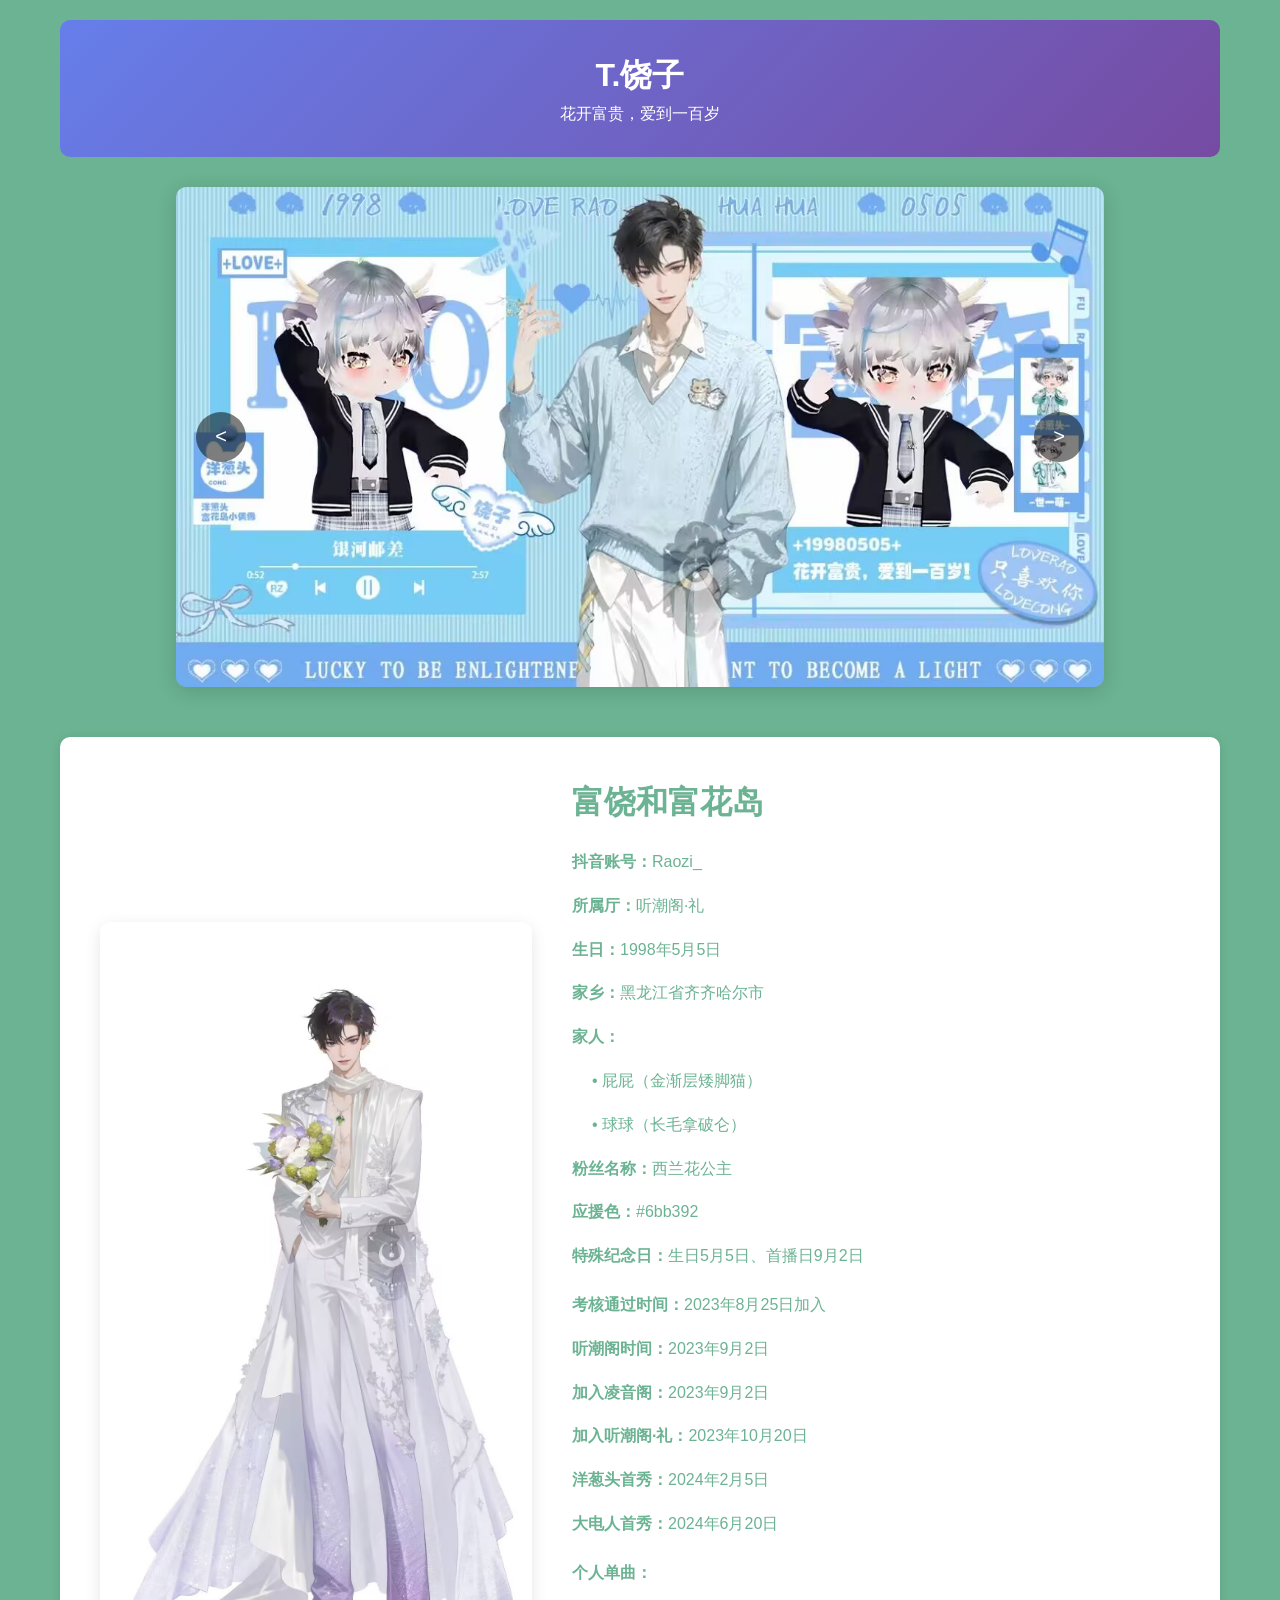
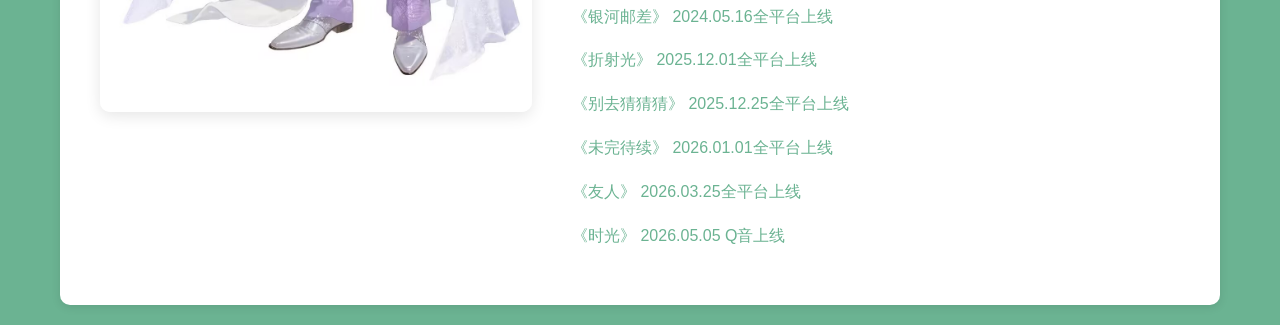
==== index.html @ 1d480e0c "Add files via upload" ====
<!DOCTYPE html>
<html lang="zh-CN">
<head>
  <meta charset="UTF-8">
  <meta name="viewport" content="width=device-width, initial-scale=1.0">
  <title>T.饶子</title>
  <style>
    * {
      margin: 0;
      padding: 0;
      box-sizing: border-box;
      font-family: "Microsoft YaHei", sans-serif;
    }

    body {
      background-color: #6bb392;
      color: #333;
      line-height: 1.6;
    }

    .container {
      max-width: 1200px;
      margin: 0 auto;
      padding: 20px;
    }

    header {
      text-align: center;
      padding: 30px 0;
      background: linear-gradient(135deg, #667eea 0%, #764ba2 100%);
      border-radius: 10px;
      margin-bottom: 30px;
      color: white;
    }

    /* 轮播图样式 */
    .carousel {
      position: relative;
      width: 80%;
      max-width: 1000px;
      height: 500px;
      overflow: hidden;
      border-radius: 10px;
      margin: 0 auto 50px auto;
      box-shadow: 0 4px 20px rgba(0,0,0,0.15);
    }

    .carousel-inner {
      display: flex;
      width: 500%;
      height: 100%;
      transition: transform 0.5s ease;
    }

    .carousel-item {
      width: 100%;
      height: 100%;
    }

    .carousel-item img {
      width: 100%;
      height: 100%;
      object-fit: cover;
    }

    .carousel-btn {
      position: absolute;
      top: 50%;
      transform: translateY(-50%);
      width: 50px;
      height: 50px;
      background: rgba(0,0,0,0.5);
      color: white;
      border: none;
      border-radius: 50%;
      font-size: 20px;
      cursor: pointer;
      z-index: 10;
    }

    .prev-btn {
      left: 20px;
    }

    .next-btn {
      right: 20px;
    }

    /* 下半部分：介绍区域 */
    .intro-section {
      display: flex;
      gap: 40px;
      background-color: white;
      padding: 40px;
      border-radius: 10px;
      box-shadow: 0 2px 10px rgba(0,0,0,0.1);
      align-items: center;
    }

    .intro-image {
      flex: 0 0 40%;
      max-width: 500px;
    }

    .intro-image img {
      width: 100%;
      height: auto;
      border-radius: 10px;
      box-shadow: 0 4px 15px rgba(0,0,0,0.1);
    }

    .intro-content {
      flex: 1;
    }

    .intro-content h2 {
      color: #6bb392;
      margin-bottom: 20px;
      font-size: 32px;
      font-family: "YouYuan", "幼圆", "STYuanti", "Microsoft YaHei", sans-serif;
    }

    .intro-content p {
      line-height: 1.8;
      color: #6bb392;
      margin-bottom: 15px;
      font-size: 16px;
      text-align: justify;
      font-family: "YouYuan", "幼圆", "STYuanti", "Microsoft YaHei", sans-serif;
    }

    .intro-content strong {
      font-family: "YouYuan", "幼圆", "STYuanti", "Microsoft YaHei", sans-serif;
    }

    @media (max-width: 768px) {
      .carousel {
        width: 95%;
        height: 300px;
      }

      .intro-section {
        flex-direction: column;
        padding: 20px;
      }

      .intro-image {
        flex: 0 0 100%;
        max-width: 100%;
      }
    }
  </style>
</head>
<body>
<div class="container">
  <header>
    <h1>T.饶子 </h1>
    <p>花开富贵，爱到一百岁</p>
  </header>

  <!-- 上半部分：轮播图展示五张饶子图片 -->
  <section class="carousel">
    <div class="carousel-inner">
      <div class="carousel-item">
        <img src="images/raozi1.jpg" alt="饶子图片1">
      </div>
      <div class="carousel-item">
        <img src="images/raozi2.jpg" alt="饶子图片2">
      </div>
      <div class="carousel-item">
        <img src="images/raozi3.jpg" alt="饶子图片3">
      </div>
      <div class="carousel-item">
        <img src="images/raozi4.jpg" alt="饶子图片4">
      </div>
      <div class="carousel-item">
        <img src="images/raozi5.jpg" alt="饶子图片5">
      </div>
    </div>
    <button class="carousel-btn prev-btn">&lt;</button>
    <button class="carousel-btn next-btn">&gt;</button>
  </section>

  <!-- 下半部分：左边图片，右边文字介绍 -->
  <section class="intro-section">
    <div class="intro-image">
      <img src="images/raozi-intro.jpg" alt="饶子特写">
    </div>
    <div class="intro-content">
      <h2>富饶和富花岛</h2>
      <p><strong>抖音账号：</strong>Raozi_</p>
      <p><strong>所属厅：</strong>听潮阁·礼</p>
      <p><strong>生日：</strong>1998年5月5日</p>
      <p><strong>家乡：</strong>黑龙江省齐齐哈尔市</p>
      <p><strong>家人：</strong></p>
      <p style="padding-left: 20px;">• 屁屁（金渐层矮脚猫）</p>
      <p style="padding-left: 20px;">• 球球（长毛拿破仑）</p>
      <p><strong>粉丝名称：</strong>西兰花公主</p>
      <p><strong>应援色：</strong>#6bb392</p>
      <p><strong>特殊纪念日：</strong>生日5月5日、首播日9月2日</p>
      
      <p style="margin-top: 20px;"><strong>考核通过时间：</strong>2023年8月25日加入</p>
      <p><strong>听潮阁时间：</strong>2023年9月2日</p>
      <p><strong>加入凌音阁：</strong>2023年9月2日</p>
      <p><strong>加入听潮阁·礼：</strong>2023年10月20日</p>
      <p><strong>洋葱头首秀：</strong>2024年2月5日</p>
      <p><strong>大电人首秀：</strong>2024年6月20日</p>
      
      <p style="margin-top: 20px;"><strong>个人单曲：</strong></p>
      <p>《银河邮差》 2024.05.16全平台上线</p>
      <p>《折射光》 2025.12.01全平台上线</p>
      <p>《别去猜猜猜》 2025.12.25全平台上线</p>
      <p>《未完待续》 2026.01.01全平台上线</p>
      <p>《友人》 2026.03.25全平台上线</p>
      <p>《时光》 2026.05.05 Q音上线</p>
    </div>
  </section>
</div>

<script>
  // 1. 轮播图功能实现
  const carouselInner = document.querySelector('.carousel-inner');
  const prevBtn = document.querySelector('.prev-btn');
  const nextBtn = document.querySelector('.next-btn');
  let currentIndex = 0;
  const itemCount = document.querySelectorAll('.carousel-item').length;

  // 切换轮播图
  function changeCarousel(index) {
    currentIndex = index;
    carouselInner.style.transform = `translateX(-${currentIndex * (100 / itemCount)}%)`;
  }

  // 上一张
  prevBtn.addEventListener('click', () => {
    currentIndex = (currentIndex - 1 + itemCount) % itemCount;
    changeCarousel(currentIndex);
  });

  // 下一张
  nextBtn.addEventListener('click', () => {
    currentIndex = (currentIndex + 1) % itemCount;
    changeCarousel(currentIndex);
  });

  // 自动轮播（3秒切换一次）
  setInterval(() => {
    currentIndex = (currentIndex + 1) % itemCount;
    changeCarousel(currentIndex);
  }, 3000);
</script>
</body>
</html>
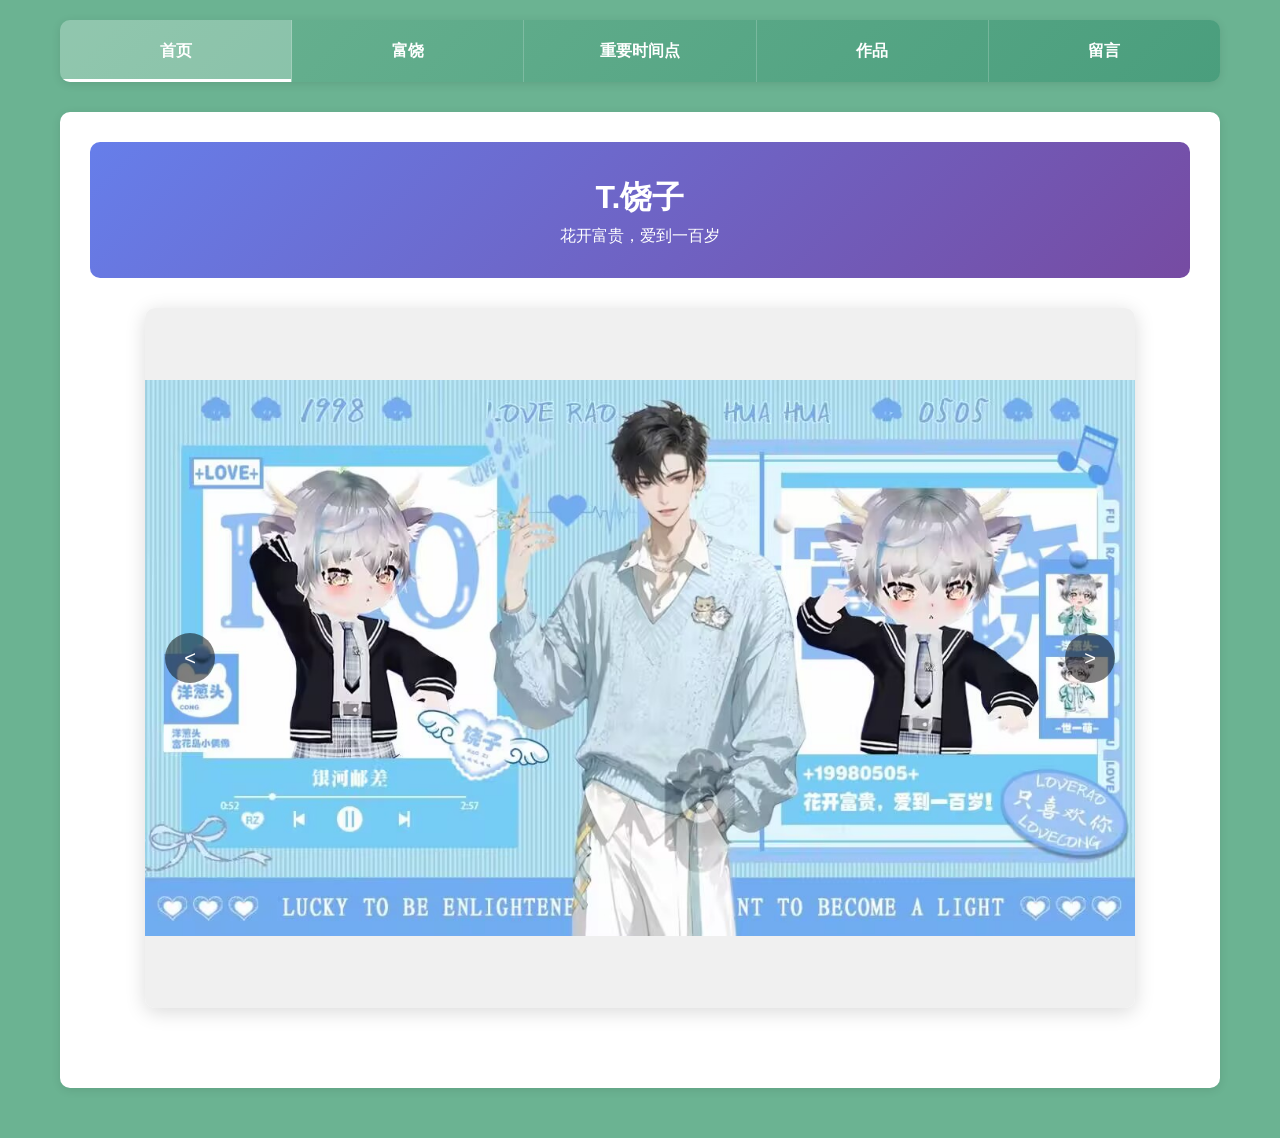
==== commit f9e26392: "Add files via upload" ====
--- a/index.html
+++ b/index.html
@@ -3,6 +3,9 @@
 <head>
   <meta charset="UTF-8">
   <meta name="viewport" content="width=device-width, initial-scale=1.0">
+  <meta http-equiv="Cache-Control" content="no-cache, no-store, must-revalidate">
+  <meta http-equiv="Pragma" content="no-cache">
+  <meta http-equiv="Expires" content="0">
   <title>T.饶子</title>
   <style>
     * {
@@ -24,6 +27,8 @@
       padding: 20px;
     }
 
+
+
     header {
       text-align: center;
       padding: 30px 0;
@@ -36,9 +41,9 @@
     /* 轮播图样式 */
     .carousel {
       position: relative;
-      width: 80%;
-      max-width: 1000px;
-      height: 500px;
+      width: 90%;
+      max-width: 1200px;
+      height: 700px;
       overflow: hidden;
       border-radius: 10px;
       margin: 0 auto 50px auto;
@@ -60,7 +65,8 @@
     .carousel-item img {
       width: 100%;
       height: 100%;
-      object-fit: cover;
+      object-fit: contain;
+      background-color: #f0f0f0;
     }
 
     .carousel-btn {
@@ -86,20 +92,72 @@
       right: 20px;
     }
 
-    /* 下半部分：介绍区域 */
-    .intro-section {
+    /* 导航栏样式 */
+    .navbar {
+      background: linear-gradient(135deg, #6bb392 0%, #4a9e7d 100%);
+      border-radius: 10px;
+      margin-bottom: 30px;
+      box-shadow: 0 2px 10px rgba(0,0,0,0.1);
+      overflow: hidden;
       display: flex;
-      gap: 40px;
+    }
+
+    .nav-item {
+      flex: 1;
+      cursor: pointer;
+      padding: 18px 30px;
+      color: white;
+      font-size: 16px;
+      font-weight: bold;
+      text-align: center;
+      transition: all 0.3s ease;
+      border-right: 1px solid rgba(255,255,255,0.2);
+    }
+
+    .nav-item:last-child {
+      border-right: none;
+    }
+
+    .nav-item:hover {
+      background: rgba(255,255,255,0.15);
+    }
+
+    .nav-item.active {
+      background: rgba(255,255,255,0.25);
+      box-shadow: inset 0 -3px 0 white;
+    }
+
+    /* 内容区域样式 */
+    .tab-content {
+      display: none;
       background-color: white;
-      padding: 40px;
       border-radius: 10px;
+      margin-bottom: 30px;
       box-shadow: 0 2px 10px rgba(0,0,0,0.1);
-      align-items: center;
+      padding: 30px;
+      animation: fadeIn 0.3s ease;
+    }
+
+    .tab-content.active {
+      display: block;
+    }
+
+    @keyframes fadeIn {
+      from {
+        opacity: 0;
+        transform: translateY(-10px);
+      }
+      to {
+        opacity: 1;
+        transform: translateY(0);
+      }
     }
 
     .intro-image {
-      flex: 0 0 40%;
+      width: 100%;
       max-width: 500px;
+      margin: 0 auto 20px auto;
+      display: block;
     }
 
     .intro-image img {
@@ -107,17 +165,6 @@
       height: auto;
       border-radius: 10px;
       box-shadow: 0 4px 15px rgba(0,0,0,0.1);
-    }
-
-    .intro-content {
-      flex: 1;
-    }
-
-    .intro-content h2 {
-      color: #6bb392;
-      margin-bottom: 20px;
-      font-size: 32px;
-      font-family: "YouYuan", "幼圆", "STYuanti", "Microsoft YaHei", sans-serif;
     }
 
     .intro-content p {
@@ -133,61 +180,303 @@
       font-family: "YouYuan", "幼圆", "STYuanti", "Microsoft YaHei", sans-serif;
     }
 
+    /* 时间点布局样式 */
+    .timeline-layout {
+      display: flex;
+      gap: 30px;
+      align-items: flex-start;
+    }
+
+    .timeline-left {
+      flex: 1;
+    }
+
+    .timeline-item {
+      margin-bottom: 15px;
+      padding: 12px 15px;
+      background-color: #f8f9fa;
+      border-radius: 8px;
+      border-left: 4px solid #6bb392;
+      font-family: "YouYuan", "幼圆", "STYuanti", "Microsoft YaHei", sans-serif;
+    }
+
+    .timeline-item p {
+      margin-bottom: 0;
+      font-size: 17px;
+      color: #6bb392;
+      line-height: 1.8;
+    }
+
+    .timeline-item strong {
+      font-family: "YouYuan", "幼圆", "STYuanti", "Microsoft YaHei", sans-serif;
+      color: #4a9e7d;
+    }
+
+    .timeline-right {
+      width: 280px;
+      flex-shrink: 0;
+      display: flex;
+      flex-direction: column;
+      gap: 25px;
+    }
+
+    .timeline-photo {
+      text-align: center;
+    }
+
+    .timeline-photo img {
+      width: 100%;
+      max-width: 260px;
+      height: auto;
+      border-radius: 10px;
+      box-shadow: 0 4px 15px rgba(0,0,0,0.12);
+    }
+
+    .timeline-photo-label {
+      margin-top: 8px;
+      font-size: 14px;
+      color: #6bb392;
+      font-family: "YouYuan", "幼圆", "STYuanti", "Microsoft YaHei", sans-serif;
+    }
+
+    @media (max-width: 768px) {
+      .timeline-layout {
+        flex-direction: column;
+      }
+      
+      .timeline-right {
+        width: 100%;
+        flex-direction: row;
+        flex-wrap: wrap;
+        justify-content: center;
+      }
+      
+      .timeline-photo {
+        width: 45%;
+      }
+    }
+
+    /* 留言栏样式 */
+    .message-form {
+      max-width: 600px;
+      margin: 0 auto;
+    }
+
+    .form-group {
+      margin-bottom: 20px;
+    }
+
+    .form-group label {
+      display: block;
+      margin-bottom: 8px;
+      color: #6bb392;
+      font-weight: bold;
+      font-size: 16px;
+    }
+
+    .form-group input,
+    .form-group textarea {
+      width: 100%;
+      padding: 12px;
+      border: 2px solid #6bb392;
+      border-radius: 8px;
+      font-size: 14px;
+      font-family: "Microsoft YaHei", sans-serif;
+      transition: border-color 0.3s ease;
+    }
+
+    .form-group input:focus,
+    .form-group textarea:focus {
+      outline: none;
+      border-color: #4a9e7d;
+      box-shadow: 0 0 8px rgba(107, 179, 146, 0.3);
+    }
+
+    .form-group textarea {
+      min-height: 120px;
+      resize: vertical;
+    }
+
+    .submit-btn {
+      background: linear-gradient(135deg, #6bb392 0%, #4a9e7d 100%);
+      color: white;
+      border: none;
+      padding: 12px 40px;
+      font-size: 16px;
+      border-radius: 8px;
+      cursor: pointer;
+      transition: all 0.3s ease;
+      font-weight: bold;
+    }
+
+    .submit-btn:hover {
+      background: linear-gradient(135deg, #5aa382 0%, #3d8b6e 100%);
+      transform: translateY(-2px);
+      box-shadow: 0 4px 12px rgba(107, 179, 146, 0.4);
+    }
+
+    .message-list {
+      margin-top: 40px;
+      border-top: 2px solid #6bb392;
+      padding-top: 30px;
+    }
+
+    .message-list h3 {
+      color: #6bb392;
+      margin-bottom: 20px;
+      font-size: 20px;
+    }
+
+    .message-item {
+      background-color: #f8f9fa;
+      padding: 15px;
+      border-radius: 8px;
+      margin-bottom: 15px;
+      border-left: 4px solid #6bb392;
+    }
+
+    .message-header {
+      display: flex;
+      justify-content: space-between;
+      align-items: center;
+      margin-bottom: 10px;
+    }
+
+    .message-name {
+      font-weight: bold;
+      color: #6bb392;
+      font-size: 16px;
+    }
+
+    .message-time {
+      color: #999;
+      font-size: 12px;
+    }
+
+    .message-content {
+      color: #333;
+      line-height: 1.6;
+    }
+
+    .song-item {
+      margin-bottom: 20px;
+      padding: 15px;
+      background-color: #f8f9fa;
+      border-radius: 8px;
+      border-left: 4px solid #6bb392;
+    }
+
+    .song-title {
+      font-size: 18px;
+      color: #6bb392;
+      margin-bottom: 10px;
+      font-weight: bold;
+    }
+
+    .song-links {
+      display: flex;
+      gap: 10px;
+      flex-wrap: wrap;
+    }
+
+    .song-link {
+      display: inline-block;
+      padding: 8px 16px;
+      background: linear-gradient(135deg, #6bb392 0%, #4a9e7d 100%);
+      color: white;
+      text-decoration: none;
+      border-radius: 5px;
+      font-size: 14px;
+      transition: all 0.3s ease;
+    }
+
+    .song-link:hover {
+      background: linear-gradient(135deg, #5aa382 0%, #3d8b6e 100%);
+      transform: translateY(-2px);
+      box-shadow: 0 4px 8px rgba(0,0,0,0.2);
+    }
+
+    .music-player {
+      margin-top: 15px;
+      border-radius: 8px;
+      overflow: hidden;
+    }
+
+    .music-player iframe {
+      width: 100%;
+      border: none;
+    }
+
     @media (max-width: 768px) {
       .carousel {
         width: 95%;
         height: 300px;
       }
 
-      .intro-section {
-        flex-direction: column;
-        padding: 20px;
-      }
-
-      .intro-image {
-        flex: 0 0 100%;
-        max-width: 100%;
+      .dropdown-content.show {
+        max-height: 1500px;
       }
     }
   </style>
 </head>
 <body>
 <div class="container">
-  <header>
-    <h1>T.饶子 </h1>
-    <p>花开富贵，爱到一百岁</p>
-  </header>
-
-  <!-- 上半部分：轮播图展示五张饶子图片 -->
-  <section class="carousel">
-    <div class="carousel-inner">
-      <div class="carousel-item">
-        <img src="images/raozi1.jpg" alt="饶子图片1">
-      </div>
-      <div class="carousel-item">
-        <img src="images/raozi2.jpg" alt="饶子图片2">
-      </div>
-      <div class="carousel-item">
-        <img src="images/raozi3.jpg" alt="饶子图片3">
-      </div>
-      <div class="carousel-item">
-        <img src="images/raozi4.jpg" alt="饶子图片4">
-      </div>
-      <div class="carousel-item">
-        <img src="images/raozi5.jpg" alt="饶子图片5">
-      </div>
-    </div>
-    <button class="carousel-btn prev-btn">&lt;</button>
-    <button class="carousel-btn next-btn">&gt;</button>
-  </section>
-
-  <!-- 下半部分：左边图片，右边文字介绍 -->
-  <section class="intro-section">
+  <!-- 导航栏：富饶和富花岛介绍 -->
+  <nav class="navbar">
+    <div class="nav-item active" onclick="showTab('home', this)">
+      首页
+    </div>
+    <div class="nav-item" onclick="showTab('fuRao', this)">
+      富饶
+    </div>
+    <div class="nav-item" onclick="showTab('timePoints', this)">
+      重要时间点
+    </div>
+    <div class="nav-item" onclick="showTab('works', this)">
+      作品
+    </div>
+    <div class="nav-item" onclick="showTab('messages', this)">
+      留言
+    </div>
+  </nav>
+
+  <!-- 首页内容 -->
+  <div id="home" class="tab-content active">
+    <header>
+      <h1>T.饶子 </h1>
+      <p>花开富贵，爱到一百岁</p>
+    </header>
+
+    <!-- 轮播图展示五张饶子图片 -->
+    <section class="carousel">
+      <div class="carousel-inner">
+        <div class="carousel-item">
+          <img src="images/raozi1.jpg" alt="饶子图片1">
+        </div>
+        <div class="carousel-item">
+          <img src="images/raozi2.jpg" alt="饶子图片2">
+        </div>
+        <div class="carousel-item">
+          <img src="images/raozi3.jpg" alt="饶子图片3">
+        </div>
+        <div class="carousel-item">
+          <img src="images/raozi4.jpg" alt="饶子图片4">
+        </div>
+        <div class="carousel-item">
+          <img src="images/raozi5.jpg" alt="饶子图片5">
+        </div>
+      </div>
+      <button class="carousel-btn prev-btn">&lt;</button>
+      <button class="carousel-btn next-btn">&gt;</button>
+    </section>
+  </div>
+
+  <!-- 富饶内容 -->
+  <div id="fuRao" class="tab-content">
     <div class="intro-image">
       <img src="images/raozi-intro.jpg" alt="饶子特写">
     </div>
     <div class="intro-content">
-      <h2>富饶和富花岛</h2>
       <p><strong>抖音账号：</strong>Raozi_</p>
       <p><strong>所属厅：</strong>听潮阁·礼</p>
       <p><strong>生日：</strong>1998年5月5日</p>
@@ -198,26 +487,275 @@
       <p><strong>粉丝名称：</strong>西兰花公主</p>
       <p><strong>应援色：</strong>#6bb392</p>
       <p><strong>特殊纪念日：</strong>生日5月5日、首播日9月2日</p>
+    </div>
+  </div>
+
+  <!-- 重要时间点内容 -->
+  <div id="timePoints" class="tab-content">
+    <div class="intro-content">
+      <div style="display: flex; gap: 30px; align-items: flex-start;">
+
+        <!-- 左边：时间线 -->
+        <div style="flex: 1; display: flex; flex-direction: column; gap: 40px;">
+          <div class="timeline-item"><p><strong>考核通过时间：</strong>2023年8月25日加入</p></div>
+          <div class="timeline-item"><p><strong>听潮阁时间：</strong>2023年9月2日</p></div>
+          <div class="timeline-item"><p><strong>加入凌音阁：</strong>2023年9月2日</p></div>
+          <div class="timeline-item"><p><strong>加入听潮阁·礼：</strong>2023年10月20日</p></div>
+          <div class="timeline-item"><p><strong>一万粉：</strong>2023年12月7日</p></div>
+          <div class="timeline-item"><p><strong>屁屁到来：</strong>2024年1月</p></div>
+          <div class="timeline-item"><p><strong>五万粉：</strong>2024年1月30日</p></div>
+
+          <!-- 洋葱头 对齐行 -->
+          <div class="timeline-item"><p><strong>洋葱头首秀：</strong>2024年2月5日</p></div>
+
+          <div class="timeline-item"><p><strong>十万粉：</strong>2024年3月9日</p></div>
+          <div class="timeline-item"><p><strong>二十万粉：</strong>2024年6月4日</p></div>
+
+          <!-- 大电人 对齐行 -->
+          <div class="timeline-item"><p><strong>大电人首秀：</strong>2024年6月20日</p></div>
+
+          <div class="timeline-item"><p><strong>担任有礼貌乐队团长：</strong>2024年7月12日</p></div>
+          <div class="timeline-item"><p><strong>三十万粉：</strong>2024年12月24日</p></div>
+          <div class="timeline-item"><p><strong>四十万粉：</strong>2025年6月13日</p></div>
+          <div class="timeline-item"><p><strong>粉丝团10万：</strong>2025年6月28日</p></div>
+          <div class="timeline-item"><p><strong>球球到来：</strong>2025年7月9日</p></div>
+          <div class="timeline-item"><p><strong>五十万粉：</strong>2025年12月14日</p></div>
+
+          <!-- 香港演出 对齐行 -->
+          <div class="timeline-item"><p><strong>获得香港演出席位：</strong>2026年4月29日</p></div>
+
+          <div class="timeline-item"><p><strong>六十万粉：</strong>2026年5月3日</p></div>
+        </div>
+
+        <!-- 右边：图片（和左边一一对应对齐）-->
+        <div style="width: 280px; flex-shrink: 0; display: flex; flex-direction: column; gap: 40px;">
+
+          <!-- 前7个空位置（和左边文字对应）-->
+          <div style="height: 22px;"></div>
+          <div style="height: 22px;"></div>
+          <div style="height: 22px;"></div>
+          <div style="height: 22px;"></div>
+          <div style="height: 22px;"></div>
+
+          <!-- 洋葱头首秀 -->
+          <div style="text-align: center;">
+            <img src="images/洋葱头.jpg" alt="洋葱头首秀" style="width:100%;max-width:260px;height:auto;border-radius:10px;box-shadow:0 4px 15px rgba(0,0,0,0.12);">
+            <div style="margin-top:8px;font-size:14px;color:#6bb392;font-family:YouYuan,幼圆,sans-serif;">洋葱头首秀</div>
+          </div>
+
+          <!-- 空位置 -->
+          <div style="height: 22px;"></div>
+          <div style="height: 22px;"></div>
+
+          <!-- 大电人首秀 -->
+          <div style="text-align: center;">
+            <img src="images/大电人.jpg" alt="大电人首秀" style="width:100%;max-width:260px;height:auto;border-radius:10px;box-shadow:0 4px 15px rgba(0,0,0,0.12);">
+            <div style="margin-top:8px;font-size:14px;color:#6bb392;font-family:YouYuan,幼圆,sans-serif;">大电人首秀</div>
+          </div>
+
+          <!-- 空位置 -->
+          <div style="height: 22px;"></div>
+
+          <!-- 香港演出席位 -->
+          <div style="text-align: center;">
+            <img src="images/演出席位.jpg" alt="获得香港演出席位" style="width:100%;max-width:260px;height:auto;border-radius:10px;box-shadow:0 4px 15px rgba(0,0,0,0.12);">
+            <div style="margin-top:8px;font-size:14px;color:#6bb392;font-family:YouYuan,幼圆,sans-serif;">获得香港演出席位</div>
+          </div>
+
+          <!-- 最后一个空 -->
+          <div style="height: 22px;"></div>
+        </div>
+      </div>
+    </div>
+  </div>
+
+  <!-- 作品内容 -->
+  <div id="works" class="tab-content">
+    <div class="intro-content">
+      <p style="font-size: 20px; margin-bottom: 20px;"><strong>个人单曲：</strong></p>
       
-      <p style="margin-top: 20px;"><strong>考核通过时间：</strong>2023年8月25日加入</p>
-      <p><strong>听潮阁时间：</strong>2023年9月2日</p>
-      <p><strong>加入凌音阁：</strong>2023年9月2日</p>
-      <p><strong>加入听潮阁·礼：</strong>2023年10月20日</p>
-      <p><strong>洋葱头首秀：</strong>2024年2月5日</p>
-      <p><strong>大电人首秀：</strong>2024年6月20日</p>
+      <div class="song-item">
+        <div class="song-title">《银河邮差》 2024.05.16全平台上线</div>
+        <div class="song-links">
+          <a href="https://music.163.com/#/song?id=2156185158" target="_blank" class="song-link">网易云音乐</a>
+          <a href="https://c6.y.qq.com/base/fcgi-bin/u?__=ltZjMZbrMoUL" target="_blank" class="song-link">QQ音乐</a>
+        </div>
+        <!-- 网易云音乐嵌入播放器 -->
+        <div class="music-player">
+          <iframe frameborder="no" border="0" marginwidth="0" marginheight="0" width=330 height=86 src="//music.163.com/outchain/player?type=2&id=2156185158&auto=0&height=66"></iframe>
+        </div>
+      </div>
+
+      <div class="song-item">
+        <div class="song-title">《折射光》 2025.12.01全平台上线</div>
+        <div class="song-links">
+          <a href="https://music.163.com/#/song?id=3322530317" target="_blank" class="song-link">网易云音乐</a>
+          <a href="https://c6.y.qq.com/base/fcgi-bin/u?__=ltZjMZbrMoUL" target="_blank" class="song-link">QQ音乐</a>
+        </div>
+        <div class="music-player">
+          <iframe frameborder="no" border="0" marginwidth="0" marginheight="0" width=330 height=86 src="https://music.163.com/outchain/player?type=2&id=3322530317&auto=0&height=66"></iframe>
+        </div>
+      </div>
+
+      <div class="song-item">
+        <div class="song-title">《别去猜猜猜》 2025.12.25全平台上线</div>
+        <div class="song-links">
+          <a href="https://music.163.com/#/song?id=3331431399" target="_blank" class="song-link">网易云音乐</a>
+          <a href="https://c6.y.qq.com/base/fcgi-bin/u?__=zIBH3qbrMyfJ" target="_blank" class="song-link">QQ音乐</a>
+        </div>
+        <div class="music-player">
+          <iframe frameborder="no" border="0" marginwidth="0" marginheight="0" width=330 height=86 src="https://music.163.com/outchain/player?type=2&id=3331431399&auto=0&height=66"></iframe>
+        </div>
+      </div>
+
+      <div class="song-item">
+        <div class="song-title">《未完待续》 2026.01.01全平台上线</div>
+        <div class="song-links">
+          <a href="https://music.163.com/#/song?id=3333917185" target="_blank" class="song-link">网易云音乐</a>
+          <a href="https://c6.y.qq.com/base/fcgi-bin/u?__=QVvVakbrMxLe" target="_blank" class="song-link">QQ音乐</a>
+        </div>
+        <div class="music-player">
+          <iframe frameborder="no" border="0" marginwidth="0" marginheight="0" width=330 height=86 src="https://music.163.com/outchain/player?type=2&id=3333917185&auto=0&height=66"></iframe>
+        </div>
+      </div>
+
+      <div class="song-item">
+        <div class="song-title">《友人》 2026.03.25全平台上线</div>
+        <div class="song-links">
+          <a href="https://music.163.com/#/song?id=3362132004" target="_blank" class="song-link">网易云音乐</a>
+          <a href="https://c6.y.qq.com/base/fcgi-bin/u?__=KKBSUfsrMNFb" target="_blank" class="song-link">QQ音乐</a>
+        </div>
+        <div class="music-player">
+          <iframe frameborder="no" border="0" marginwidth="0" marginheight="0" width=330 height=86 src="//music.163.com/outchain/player?type=2&id=3362132004&auto=0&height=66"></iframe>
+        </div>
+      </div>
+
+      <div class="song-item">
+        <div class="song-title">《时光》 2026.05.05 Q音上线</div>
+        <div class="song-links">
+          <a href="https://c6.y.qq.com/base/fcgi-bin/u?__=zOohG3srMj5f" target="_blank" class="song-link">QQ音乐</a>
+        </div>
+        <div class="music-player">
+          <iframe frameborder="no" border="0" marginwidth="0" marginheight="0" width=330 height=86 src="//music.163.com/outchain/player?type=2&id=3375761755&auto=0&height=66"></iframe>
+        </div>
+      </div>
+    </div>
+  </div>
+
+  <!-- 留言内容 -->
+  <div id="messages" class="tab-content">
+    <div class="intro-content">
+      <h2 style="color: #6bb392; margin-bottom: 30px; text-align: center;">留言板</h2>
       
-      <p style="margin-top: 20px;"><strong>个人单曲：</strong></p>
-      <p>《银河邮差》 2024.05.16全平台上线</p>
-      <p>《折射光》 2025.12.01全平台上线</p>
-      <p>《别去猜猜猜》 2025.12.25全平台上线</p>
-      <p>《未完待续》 2026.01.01全平台上线</p>
-      <p>《友人》 2026.03.25全平台上线</p>
-      <p>《时光》 2026.05.05 Q音上线</p>
-    </div>
-  </section>
+      <div class="message-form">
+        <div class="form-group">
+          <label for="userName">姓名：</label>
+          <input type="text" id="userName" placeholder="请输入您的姓名">
+        </div>
+        
+        <div class="form-group">
+          <label for="userMessage">留言：</label>
+          <textarea id="userMessage" placeholder="请输入您的留言内容..."></textarea>
+        </div>
+        
+        <button class="submit-btn" onclick="submitMessage()">提交留言</button>
+      </div>
+
+      <div class="message-list">
+        <h3>留言列表</h3>
+        <div id="messageContainer">
+          <!-- 留言将在这里显示 -->
+        </div>
+      </div>
+    </div>
+  </div>
+
+
 </div>
 
 <script>
+
+  // 标签页切换功能
+  function showTab(tabId, navItem) {
+    // 隐藏所有内容
+    document.querySelectorAll('.tab-content').forEach(content => {
+      content.classList.remove('active');
+    });
+    
+    // 移除所有导航项的激活状态
+    document.querySelectorAll('.nav-item').forEach(item => {
+      item.classList.remove('active');
+    });
+    
+    // 显示选中的内容
+    document.getElementById(tabId).classList.add('active');
+    
+    // 激活选中的导航项
+    navItem.classList.add('active');
+  }
+
+  // 留言功能
+  let messages = JSON.parse(localStorage.getItem('messages') || '[]');
+
+  function submitMessage() {
+    const nameInput = document.getElementById('userName');
+    const messageInput = document.getElementById('userMessage');
+    
+    const name = nameInput.value.trim();
+    const message = messageInput.value.trim();
+    
+    if (!name || !message) {
+      alert('请填写姓名和留言内容！');
+      return;
+    }
+    
+    const newMessage = {
+      name: name,
+      content: message,
+      time: new Date().toLocaleString('zh-CN')
+    };
+    
+    messages.unshift(newMessage);
+    localStorage.setItem('messages', JSON.stringify(messages));
+    
+    // 清空输入框
+    nameInput.value = '';
+    messageInput.value = '';
+    
+    // 刷新留言列表
+    displayMessages();
+    
+    alert('留言提交成功！');
+  }
+
+  function displayMessages() {
+    const container = document.getElementById('messageContainer');
+    
+    if (messages.length === 0) {
+      container.innerHTML = '<p style="text-align: center; color: #999; padding: 20px;">暂无留言，快来留下第一条留言吧！</p>';
+      return;
+    }
+    
+    container.innerHTML = messages.map(msg => `
+      <div class="message-item">
+        <div class="message-header">
+          <span class="message-name">${escapeHtml(msg.name)}</span>
+          <span class="message-time">${msg.time}</span>
+        </div>
+        <div class="message-content">${escapeHtml(msg.content)}</div>
+      </div>
+    `).join('');
+  }
+
+  function escapeHtml(text) {
+    const div = document.createElement('div');
+    div.textContent = text;
+    return div.innerHTML;
+  }
+
+  // 页面加载时显示留言
+  window.addEventListener('DOMContentLoaded', displayMessages);
+
   // 1. 轮播图功能实现
   const carouselInner = document.querySelector('.carousel-inner');
   const prevBtn = document.querySelector('.prev-btn');
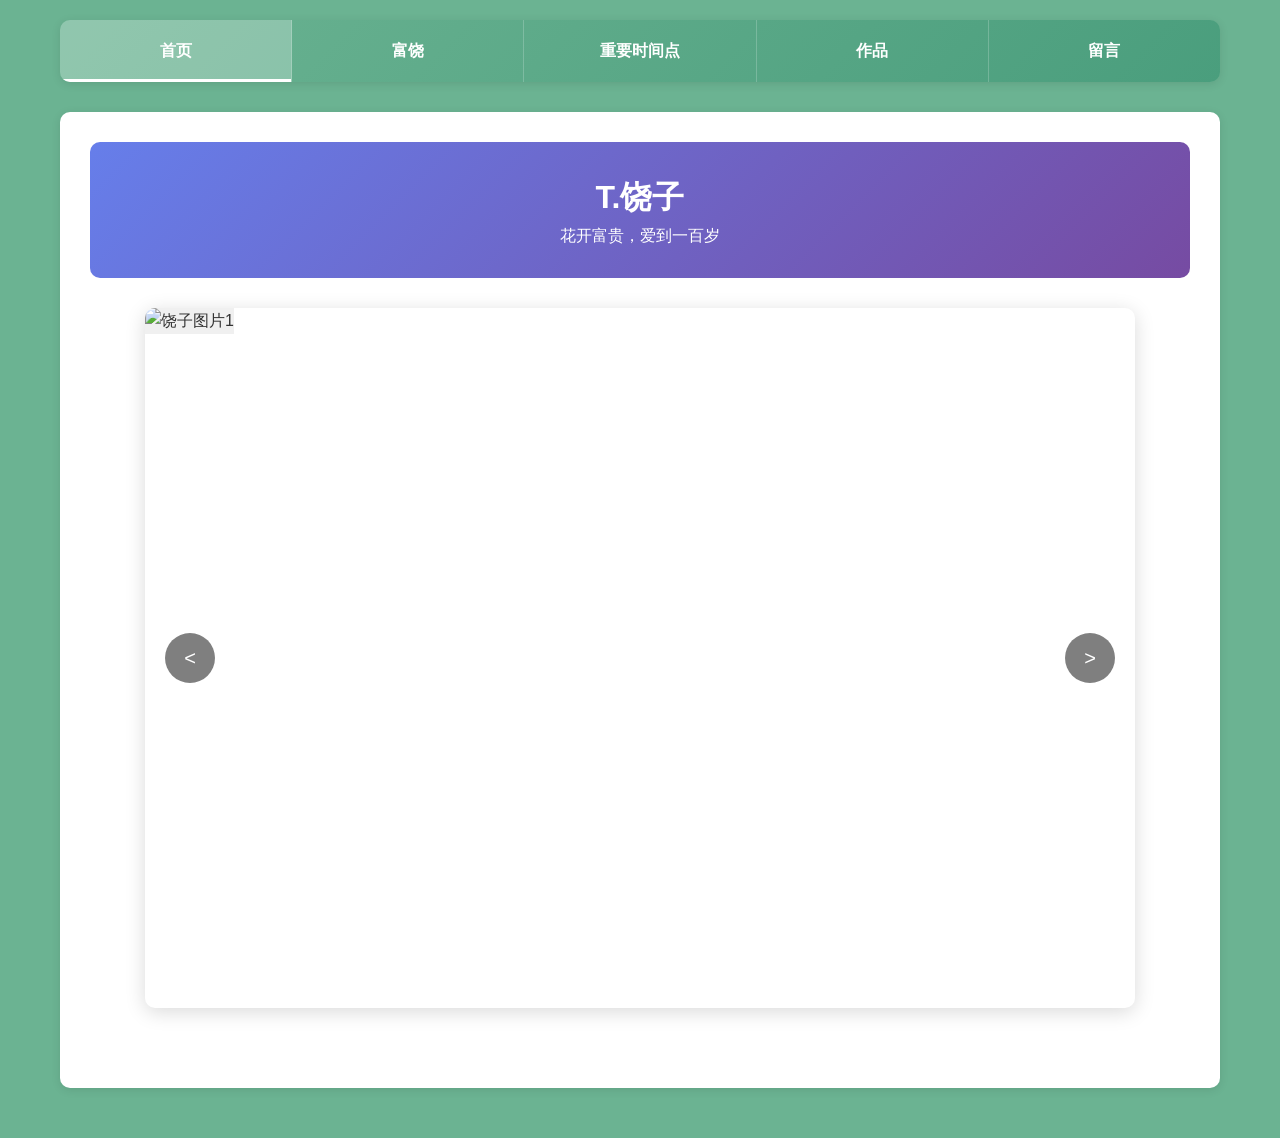
==== commit 27601f46: "Add files via upload" ====
--- a/index.html
+++ b/index.html
@@ -27,8 +27,6 @@
       padding: 20px;
     }
 
-
-
     header {
       text-align: center;
       padding: 30px 0;
@@ -243,14 +241,14 @@
       .timeline-layout {
         flex-direction: column;
       }
-      
+
       .timeline-right {
         width: 100%;
         flex-direction: row;
         flex-wrap: wrap;
         justify-content: center;
       }
-      
+
       .timeline-photo {
         width: 45%;
       }
@@ -379,15 +377,21 @@
       flex-wrap: wrap;
     }
 
+    /* 核心修改：调整音乐跳转按钮样式 */
     .song-link {
       display: inline-block;
-      padding: 8px 16px;
+      padding: 8px 12px; /* 减少左右内边距，缩短按钮长度 */
       background: linear-gradient(135deg, #6bb392 0%, #4a9e7d 100%);
       color: white;
       text-decoration: none;
       border-radius: 5px;
       font-size: 14px;
       transition: all 0.3s ease;
+      max-width: 120px; /* 限制最大宽度 */
+      text-align: center; /* 文字居中 */
+      white-space: nowrap; /* 防止文字换行 */
+      overflow: hidden; /* 防止内容溢出 */
+      text-overflow: ellipsis; /* 超长时显示省略号（可选） */
     }
 
     .song-link:hover {
@@ -539,7 +543,7 @@
 
           <!-- 洋葱头首秀 -->
           <div style="text-align: center;">
-            <img src="images/洋葱头.jpg" alt="洋葱头首秀" style="width:100%;max-width:260px;height:auto;border-radius:10px;box-shadow:0 4px 15px rgba(0,0,0,0.12);">
+            <img src="images/yct.jpg" alt="洋葱头首秀" style="width:100%;max-width:260px;height:auto;border-radius:10px;box-shadow:0 4px 15px rgba(0,0,0,0.12);">
             <div style="margin-top:8px;font-size:14px;color:#6bb392;font-family:YouYuan,幼圆,sans-serif;">洋葱头首秀</div>
           </div>
 
@@ -549,7 +553,7 @@
 
           <!-- 大电人首秀 -->
           <div style="text-align: center;">
-            <img src="images/大电人.jpg" alt="大电人首秀" style="width:100%;max-width:260px;height:auto;border-radius:10px;box-shadow:0 4px 15px rgba(0,0,0,0.12);">
+            <img src="images/ddr.jpg" alt="大电人首秀" style="width:100%;max-width:260px;height:auto;border-radius:10px;box-shadow:0 4px 15px rgba(0,0,0,0.12);">
             <div style="margin-top:8px;font-size:14px;color:#6bb392;font-family:YouYuan,幼圆,sans-serif;">大电人首秀</div>
           </div>
 
@@ -558,7 +562,7 @@
 
           <!-- 香港演出席位 -->
           <div style="text-align: center;">
-            <img src="images/演出席位.jpg" alt="获得香港演出席位" style="width:100%;max-width:260px;height:auto;border-radius:10px;box-shadow:0 4px 15px rgba(0,0,0,0.12);">
+            <img src="images/ycxw.jpg" alt="获得香港演出席位" style="width:100%;max-width:260px;height:auto;border-radius:10px;box-shadow:0 4px 15px rgba(0,0,0,0.12);">
             <div style="margin-top:8px;font-size:14px;color:#6bb392;font-family:YouYuan,幼圆,sans-serif;">获得香港演出席位</div>
           </div>
 
@@ -573,7 +577,7 @@
   <div id="works" class="tab-content">
     <div class="intro-content">
       <p style="font-size: 20px; margin-bottom: 20px;"><strong>个人单曲：</strong></p>
-      
+
       <div class="song-item">
         <div class="song-title">《银河邮差》 2024.05.16全平台上线</div>
         <div class="song-links">
@@ -646,18 +650,18 @@
   <div id="messages" class="tab-content">
     <div class="intro-content">
       <h2 style="color: #6bb392; margin-bottom: 30px; text-align: center;">留言板</h2>
-      
+
       <div class="message-form">
         <div class="form-group">
           <label for="userName">姓名：</label>
           <input type="text" id="userName" placeholder="请输入您的姓名">
         </div>
-        
+
         <div class="form-group">
           <label for="userMessage">留言：</label>
           <textarea id="userMessage" placeholder="请输入您的留言内容..."></textarea>
         </div>
-        
+
         <button class="submit-btn" onclick="submitMessage()">提交留言</button>
       </div>
 
@@ -669,123 +673,119 @@
       </div>
     </div>
   </div>
-
-
 </div>
 
 <script>
-
   // 标签页切换功能
+  // ========== 标签页切换、轮播代码 原样保留不动 ==========
   function showTab(tabId, navItem) {
-    // 隐藏所有内容
     document.querySelectorAll('.tab-content').forEach(content => {
       content.classList.remove('active');
     });
-    
-    // 移除所有导航项的激活状态
     document.querySelectorAll('.nav-item').forEach(item => {
       item.classList.remove('active');
     });
-    
-    // 显示选中的内容
     document.getElementById(tabId).classList.add('active');
-    
-    // 激活选中的导航项
     navItem.classList.add('active');
   }
 
-  // 留言功能
-  let messages = JSON.parse(localStorage.getItem('messages') || '[]');
-
-  function submitMessage() {
+  // 轮播图
+  const carouselInner = document.querySelector('.carousel-inner');
+  const prevBtn = document.querySelector('.prev-btn');
+  const nextBtn = document.querySelector('.next-btn');
+  let currentIndex = 0;
+  const itemCount = document.querySelectorAll('.carousel-item').length;
+
+  function changeCarousel(index) {
+    currentIndex = index;
+    carouselInner.style.transform = `translateX(-${currentIndex * (100 / itemCount)}%)`;
+  }
+  prevBtn.addEventListener('click', () => {
+    currentIndex = (currentIndex - 1 + itemCount) % itemCount;
+    changeCarousel(currentIndex);
+  });
+  nextBtn.addEventListener('click', () => {
+    currentIndex = (currentIndex + 1) % itemCount;
+    changeCarousel(currentIndex);
+  });
+  setInterval(() => {
+    currentIndex = (currentIndex + 1) % itemCount;
+    changeCarousel(currentIndex);
+  }, 3000);
+
+  // ========== 全新后端对接留言功能 ==========
+  // 提交留言
+  async function submitMessage() {
     const nameInput = document.getElementById('userName');
     const messageInput = document.getElementById('userMessage');
-    
     const name = nameInput.value.trim();
-    const message = messageInput.value.trim();
-    
-    if (!name || !message) {
+    const content = messageInput.value.trim();
+
+    if (!name || !content) {
       alert('请填写姓名和留言内容！');
       return;
     }
-    
-    const newMessage = {
-      name: name,
-      content: message,
-      time: new Date().toLocaleString('zh-CN')
-    };
-    
-    messages.unshift(newMessage);
-    localStorage.setItem('messages', JSON.stringify(messages));
-    
-    // 清空输入框
-    nameInput.value = '';
-    messageInput.value = '';
-    
-    // 刷新留言列表
-    displayMessages();
-    
-    alert('留言提交成功！');
+
+    try {
+      const formData = new FormData();
+      formData.append("username", name);
+      formData.append("content", content);
+
+      const res = await fetch("/submit_msg", {
+        method: "POST",
+        body: formData
+      });
+      const data = await res.json();
+      alert(data.msg);
+
+      nameInput.value = "";
+      messageInput.value = "";
+      getMessageList();
+    } catch (err) {
+      alert("提交失败，请检查后端服务是否开启");
+    }
   }
 
-  function displayMessages() {
+  // 获取后台所有留言
+  async function getMessageList() {
     const container = document.getElementById('messageContainer');
-    
-    if (messages.length === 0) {
-      container.innerHTML = '<p style="text-align: center; color: #999; padding: 20px;">暂无留言，快来留下第一条留言吧！</p>';
-      return;
-    }
-    
-    container.innerHTML = messages.map(msg => `
-      <div class="message-item">
-        <div class="message-header">
-          <span class="message-name">${escapeHtml(msg.name)}</span>
-          <span class="message-time">${msg.time}</span>
-        </div>
-        <div class="message-content">${escapeHtml(msg.content)}</div>
-      </div>
-    `).join('');
+    try {
+      const res = await fetch("/get_msg_list");
+      const data = await res.json();
+      const list = data.list;
+
+      if (list.length === 0) {
+        container.innerHTML = '<p style="text-align: center; color: #999; padding: 20px;">暂无留言，快来留下第一条留言吧！</p>';
+        return;
+      }
+
+      let html = "";
+      list.forEach(item => {
+        html += `
+        <div class="message-item">
+          <div class="message-header">
+            <span class="message-name">${escapeHtml(item[1])}</span>
+            <span class="message-time">${item[3]}</span>
+          </div>
+          <div class="message-content">${escapeHtml(item[2])}</div>
+        </div>
+      `;
+      });
+      container.innerHTML = html;
+    } catch (err) {
+      container.innerHTML = '<p style="text-align: center; color: #999; padding: 20px;">加载留言失败</p>';
+    }
   }
 
+  // 防止XSS转义
   function escapeHtml(text) {
     const div = document.createElement('div');
     div.textContent = text;
     return div.innerHTML;
   }
 
-  // 页面加载时显示留言
-  window.addEventListener('DOMContentLoaded', displayMessages);
-
-  // 1. 轮播图功能实现
-  const carouselInner = document.querySelector('.carousel-inner');
-  const prevBtn = document.querySelector('.prev-btn');
-  const nextBtn = document.querySelector('.next-btn');
-  let currentIndex = 0;
-  const itemCount = document.querySelectorAll('.carousel-item').length;
-
-  // 切换轮播图
-  function changeCarousel(index) {
-    currentIndex = index;
-    carouselInner.style.transform = `translateX(-${currentIndex * (100 / itemCount)}%)`;
-  }
-
-  // 上一张
-  prevBtn.addEventListener('click', () => {
-    currentIndex = (currentIndex - 1 + itemCount) % itemCount;
-    changeCarousel(currentIndex);
-  });
-
-  // 下一张
-  nextBtn.addEventListener('click', () => {
-    currentIndex = (currentIndex + 1) % itemCount;
-    changeCarousel(currentIndex);
-  });
-
-  // 自动轮播（3秒切换一次）
-  setInterval(() => {
-    currentIndex = (currentIndex + 1) % itemCount;
-    changeCarousel(currentIndex);
-  }, 3000);
+  // 页面加载自动读取留言
+  window.addEventListener('DOMContentLoaded', getMessageList);
 </script>
 </body>
 </html>
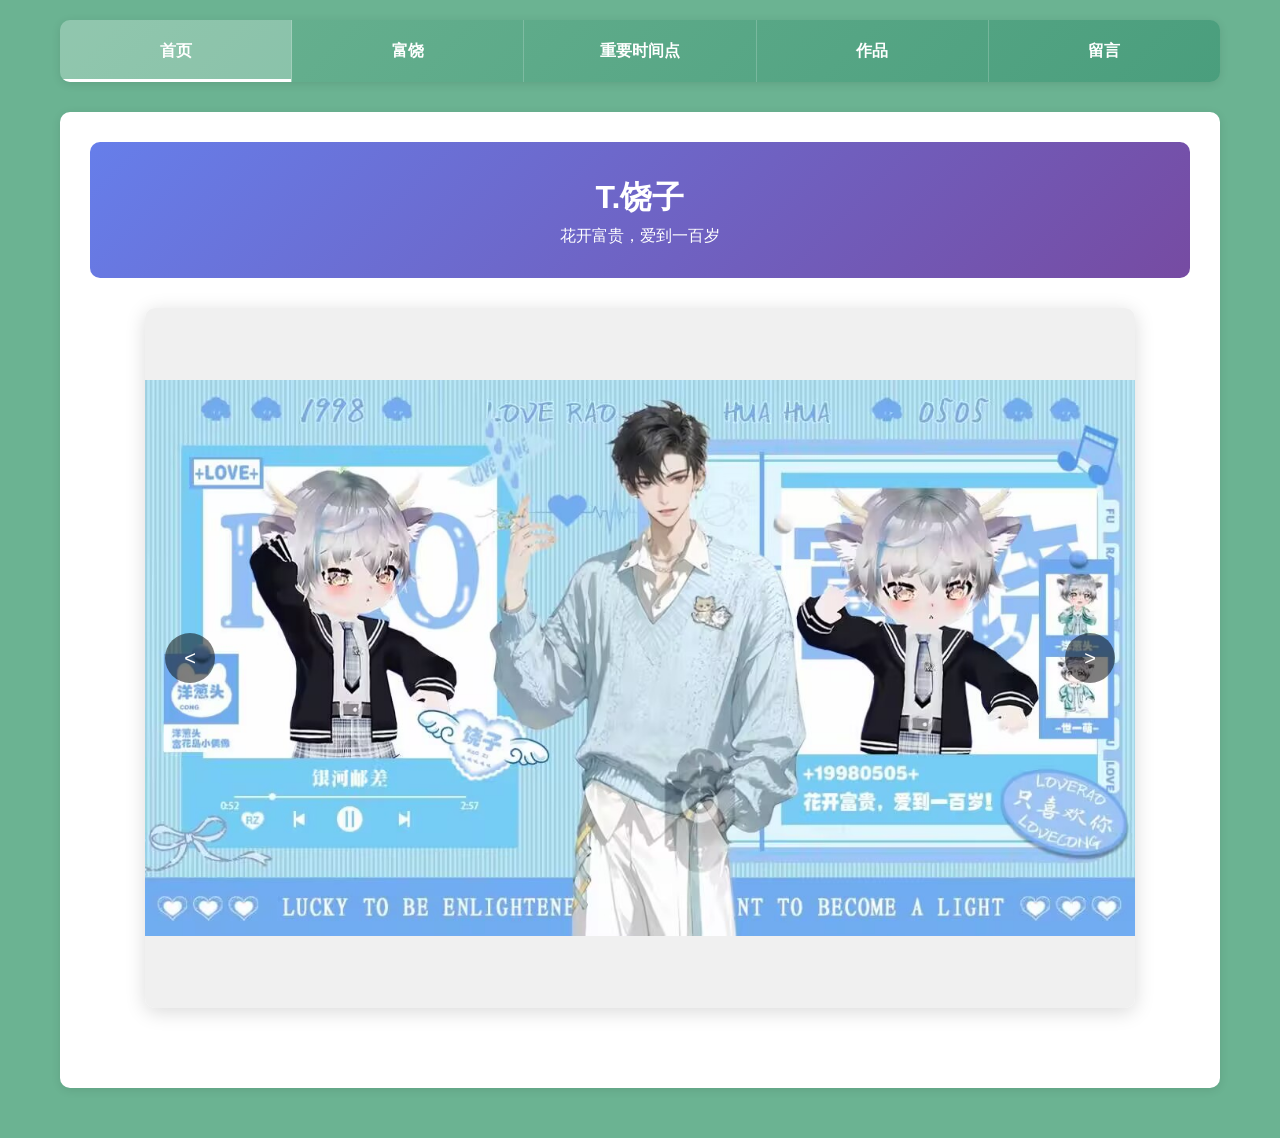
==== commit 983418d5: "Add files via upload" ====
--- a/index.html
+++ b/index.html
@@ -713,9 +713,9 @@
     changeCarousel(currentIndex);
   }, 3000);
 
-  // ========== 全新后端对接留言功能 ==========
+  // ========== 本地存储留言功能 ==========
   // 提交留言
-  async function submitMessage() {
+  function submitMessage() {
     const nameInput = document.getElementById('userName');
     const messageInput = document.getElementById('userMessage');
     const name = nameInput.value.trim();
@@ -726,55 +726,56 @@
       return;
     }
 
-    try {
-      const formData = new FormData();
-      formData.append("username", name);
-      formData.append("content", content);
-
-      const res = await fetch("/submit_msg", {
-        method: "POST",
-        body: formData
-      });
-      const data = await res.json();
-      alert(data.msg);
-
-      nameInput.value = "";
-      messageInput.value = "";
-      getMessageList();
-    } catch (err) {
-      alert("提交失败，请检查后端服务是否开启");
-    }
+    // 获取已有留言
+    let messages = JSON.parse(localStorage.getItem('messages') || '[]');
+    
+    // 添加新留言（包含时间戳）
+    const now = new Date();
+    const timeStr = now.getFullYear() + '-' + 
+                   String(now.getMonth() + 1).padStart(2, '0') + '-' + 
+                   String(now.getDate()).padStart(2, '0') + ' ' + 
+                   String(now.getHours()).padStart(2, '0') + ':' + 
+                   String(now.getMinutes()).padStart(2, '0') + ':' + 
+                   String(now.getSeconds()).padStart(2, '0');
+    
+    messages.unshift({
+      name: name,
+      content: content,
+      time: timeStr
+    });
+    
+    // 保存到 localStorage
+    localStorage.setItem('messages', JSON.stringify(messages));
+    
+    alert('留言提交成功！');
+    nameInput.value = '';
+    messageInput.value = '';
+    getMessageList();
   }
 
-  // 获取后台所有留言
-  async function getMessageList() {
+  // 获取所有留言
+  function getMessageList() {
     const container = document.getElementById('messageContainer');
-    try {
-      const res = await fetch("/get_msg_list");
-      const data = await res.json();
-      const list = data.list;
-
-      if (list.length === 0) {
-        container.innerHTML = '<p style="text-align: center; color: #999; padding: 20px;">暂无留言，快来留下第一条留言吧！</p>';
-        return;
-      }
-
-      let html = "";
-      list.forEach(item => {
-        html += `
-        <div class="message-item">
-          <div class="message-header">
-            <span class="message-name">${escapeHtml(item[1])}</span>
-            <span class="message-time">${item[3]}</span>
-          </div>
-          <div class="message-content">${escapeHtml(item[2])}</div>
-        </div>
-      `;
-      });
-      container.innerHTML = html;
-    } catch (err) {
-      container.innerHTML = '<p style="text-align: center; color: #999; padding: 20px;">加载留言失败</p>';
-    }
+    const messages = JSON.parse(localStorage.getItem('messages') || '[]');
+
+    if (messages.length === 0) {
+      container.innerHTML = '<p style="text-align: center; color: #999; padding: 20px;">暂无留言，快来留下第一条留言吧！</p>';
+      return;
+    }
+
+    let html = '';
+    messages.forEach(item => {
+      html += `
+      <div class="message-item">
+        <div class="message-header">
+          <span class="message-name">${escapeHtml(item.name)}</span>
+          <span class="message-time">${item.time}</span>
+        </div>
+        <div class="message-content">${escapeHtml(item.content)}</div>
+      </div>
+    `;
+    });
+    container.innerHTML = html;
   }
 
   // 防止XSS转义
